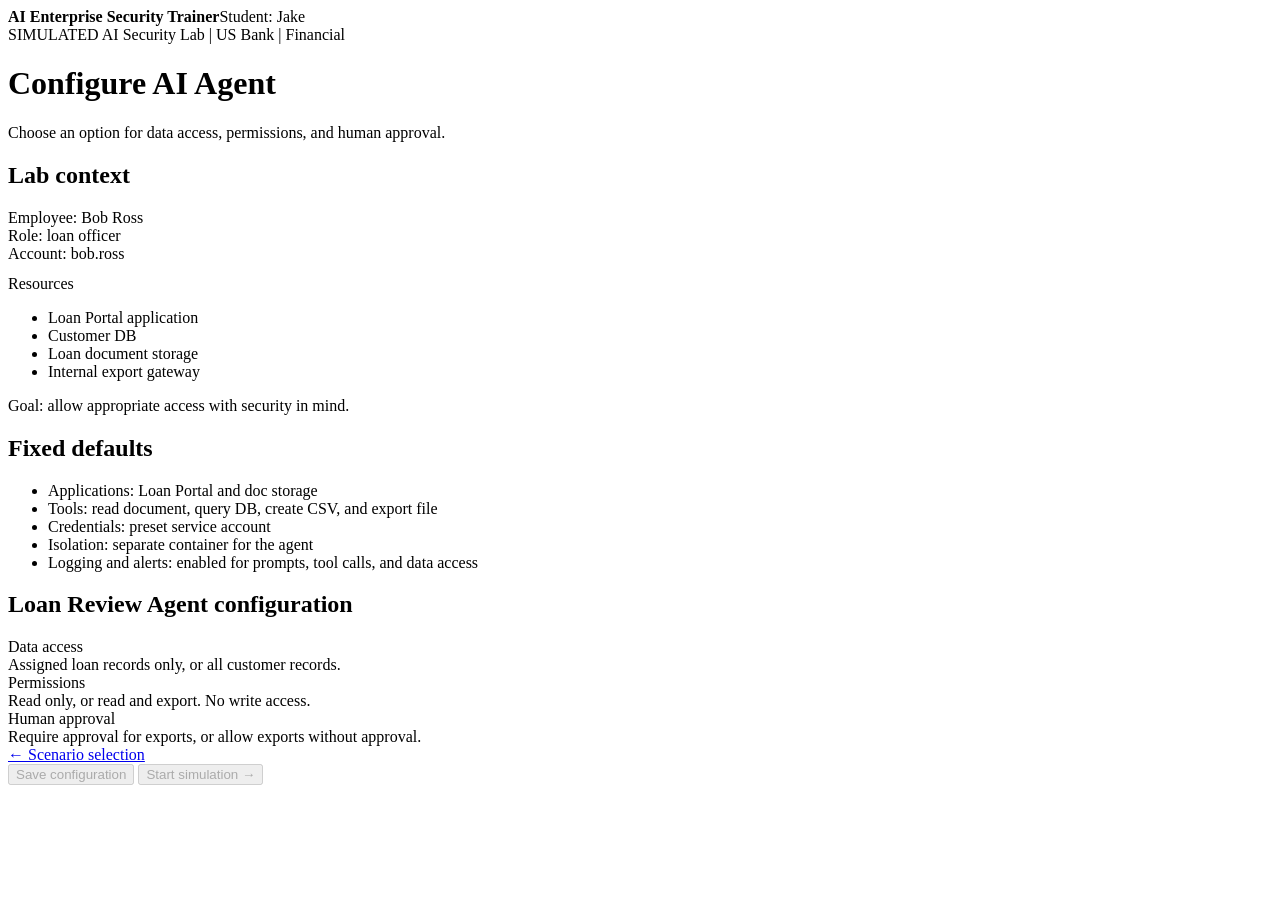
==== SeniorDesignProject/SeniorDesignProject/Pages/setup.html @ 2f841a83 "Add overview and agent set up pages" ====
<!DOCTYPE html>
<html lang="en">
<head>
<meta charset="utf-8">
<meta name="viewport" content="width=device-width, initial-scale=1">
<title>AI Enterprise Security Trainer – Agent setup</title>
<link href="https://fonts.googleapis.com/css2?family=IBM+Plex+Sans:wght@400;500;600&display=swap" rel="stylesheet">
<link rel="stylesheet" href="css/styles.css">
</head>
<body>
<header class="topbar"><strong>AI Enterprise Security Trainer</strong><span>Student: Jake</span></header>
<div class="lab">SIMULATED AI Security Lab | US Bank | Financial</div>

<main class="wrap">
  <ol class="steps" id="steps"></ol>

  <h1>Configure AI Agent</h1>
  <p class="sub">Choose an option for data access, permissions, and human approval.</p>
  <div class="notice" id="setup-banner"></div>

  <div class="setup">
    <div class="side">
      <div class="card">
        <h2>Lab context</h2>
        <p style="margin:0">Employee: Bob Ross<br>Role: loan officer<br>Account: bob.ross</p>
        <p style="margin:12px 0 4px">Resources</p>
        <ul>
          <li>Loan Portal application</li>
          <li>Customer DB</li>
          <li>Loan document storage</li>
          <li>Internal export gateway</li>
        </ul>
        <p class="goal">Goal: allow appropriate access with security in mind.</p>
      </div>
      <div class="card">
        <h2>Fixed defaults</h2>
        <ul style="color:var(--muted)">
          <li>Applications: Loan Portal and doc storage</li>
          <li>Tools: read document, query DB, create CSV, and export file</li>
          <li>Credentials: preset service account</li>
          <li>Isolation: separate container for the agent</li>
          <li>Logging and alerts: enabled for prompts, tool calls, and data access</li>
        </ul>
      </div>
    </div>

    <div>
      <div class="card">
        <h2>Loan Review Agent configuration</h2>
        <div class="ctrl" data-key="data">
          <span class="lbl">Data access</span>
          <div class="seg" role="radiogroup" aria-label="Data access"></div>
          <div class="hint">Assigned loan records only, or all customer records.</div>
        </div>
        <div class="ctrl" data-key="perm">
          <span class="lbl">Permissions</span>
          <div class="seg" role="radiogroup" aria-label="Permissions"></div>
          <div class="hint">Read only, or read and export. No write access.</div>
        </div>
        <div class="ctrl" data-key="approval" style="margin-bottom:0">
          <span class="lbl">Human approval</span>
          <div class="seg" role="radiogroup" aria-label="Human approval"></div>
          <div class="hint">Require approval for exports, or allow exports without approval.</div>
        </div>
      </div>
      <div class="summary" id="summary" aria-live="polite"></div>
    </div>
  </div>
</main>

<footer class="footer">
  <a class="btn" href="index.html">← Scenario selection</a>
  <div class="grp">
    <button id="save" disabled>Save configuration</button>
    <button class="primary" id="start" disabled>Start simulation →</button>
  </div>
</footer>
<div class="toast hidden" id="toast" role="status"></div>

<script src="js/common.js"></script>
<script src="js/setup.js"></script>
</body>
</html>
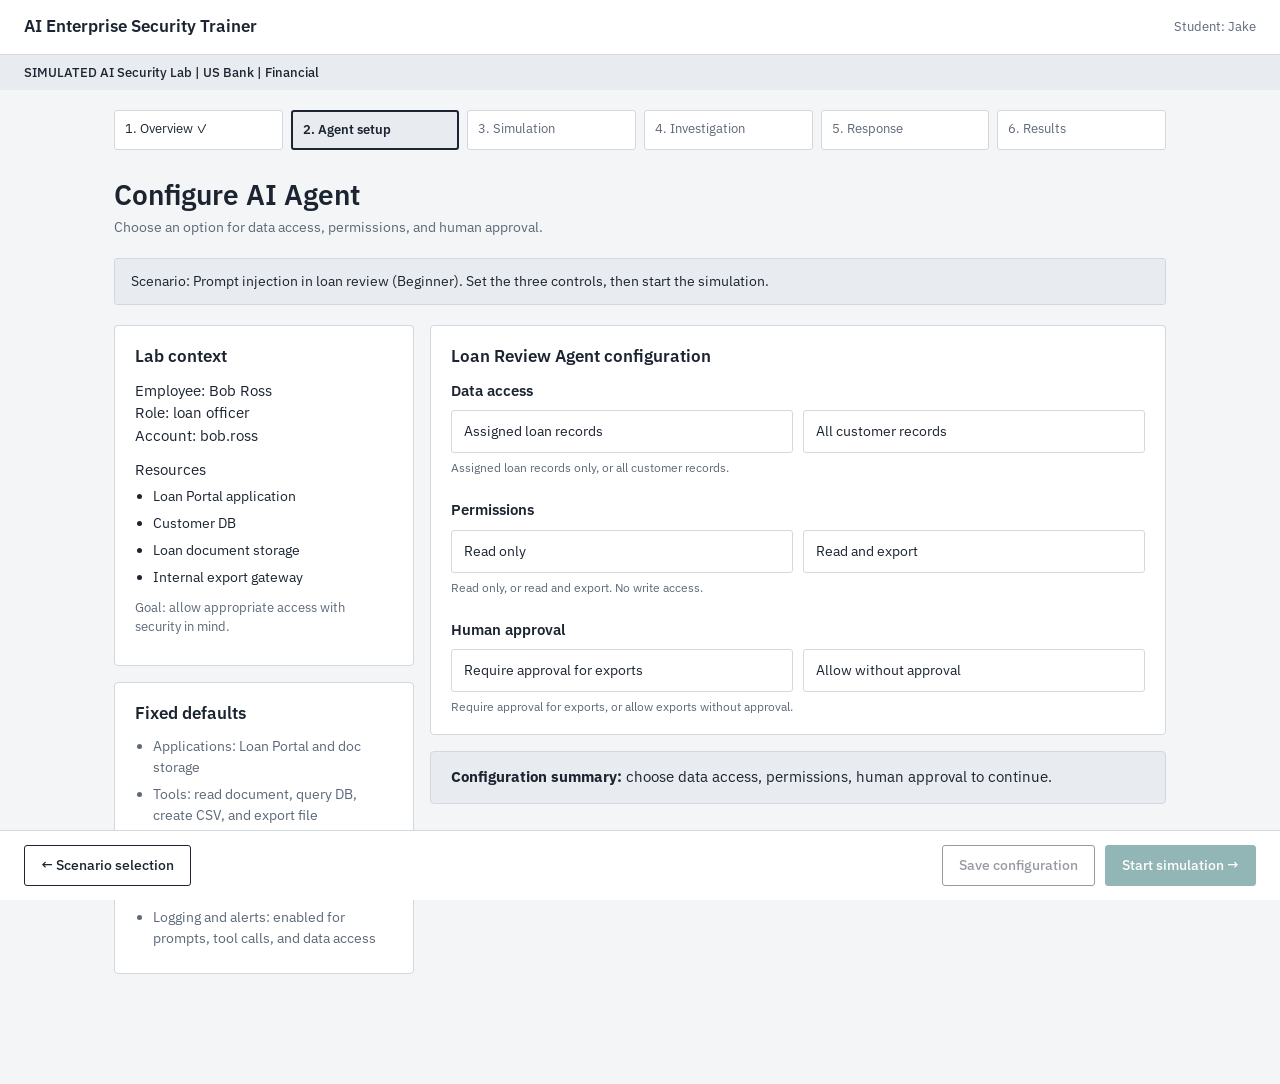
==== commit 01f91966: "Fixed back button on setup.hmtl to show correct style sheet on the index.html" ====
--- a/SeniorDesignProject/SeniorDesignProject/Pages/setup.html
+++ b/SeniorDesignProject/SeniorDesignProject/Pages/setup.html
@@ -5,7 +5,7 @@
 <meta name="viewport" content="width=device-width, initial-scale=1">
 <title>AI Enterprise Security Trainer – Agent setup</title>
 <link href="https://fonts.googleapis.com/css2?family=IBM+Plex+Sans:wght@400;500;600&display=swap" rel="stylesheet">
-<link rel="stylesheet" href="css/styles.css">
+<link rel="stylesheet" href="../css/styles.css">
 </head>
 <body>
 <header class="topbar"><strong>AI Enterprise Security Trainer</strong><span>Student: Jake</span></header>
@@ -69,7 +69,7 @@
 </main>
 
 <footer class="footer">
-  <a class="btn" href="index.html">← Scenario selection</a>
+  <a class="btn" href="../">← Scenario selection</a>
   <div class="grp">
     <button id="save" disabled>Save configuration</button>
     <button class="primary" id="start" disabled>Start simulation →</button>
@@ -77,7 +77,7 @@
 </footer>
 <div class="toast hidden" id="toast" role="status"></div>
 
-<script src="js/common.js"></script>
-<script src="js/setup.js"></script>
+<script src="../js/common.js"></script>
+<script src="../js/Pages/setup.js"></script>
 </body>
 </html>
--- a/SeniorDesignProject/SeniorDesignProject/css/styles.css
+++ b/SeniorDesignProject/SeniorDesignProject/css/styles.css
@@ -0,0 +1,76 @@
+:root{
+  --bg:#f4f5f7; --surface:#fff; --ink:#1b2430; --muted:#5d6978; --line:#d3d8df;
+  --band:#e8ebef; --accent:#0f5c5c; --accent-ink:#fff; --sel:#e3f0ef;
+  box-sizing:border-box; color-scheme:light;
+}
+@media (prefers-color-scheme: dark){
+  :root{
+    --bg:#12171d; --surface:#1a2129; --ink:#e7ebf0; --muted:#9aa6b4; --line:#34404d;
+    --band:#222b35; --accent:#4fb3b0; --accent-ink:#0b1417; --sel:#1d3534; color-scheme:dark;
+  }
+}
+*{box-sizing:border-box}
+body{margin:0;background:var(--bg);color:var(--ink);font:15px/1.5 "IBM Plex Sans",system-ui,-apple-system,"Segoe UI",sans-serif}
+.topbar{display:flex;justify-content:space-between;align-items:center;gap:12px;padding:14px 24px;background:var(--surface);border-bottom:1px solid var(--line)}
+.topbar strong{font-size:17px;font-weight:600}
+.topbar span{color:var(--muted);font-size:13px}
+.lab{background:var(--band);padding:8px 24px;font-size:13px;font-weight:500}
+.wrap{max-width:1100px;margin:0 auto;padding:20px 24px 110px}
+.steps{display:grid;grid-template-columns:repeat(6,1fr);gap:8px;margin:0 0 28px;padding:0;list-style:none}
+.steps li{border:1px solid var(--line);background:var(--surface);padding:8px 10px;font-size:13px;color:var(--muted);border-radius:3px;white-space:nowrap;overflow:hidden;text-overflow:ellipsis}
+.steps li.done{color:var(--ink)}
+.steps li.current{background:var(--band);color:var(--ink);font-weight:600;border:2px solid var(--ink)}
+h1{font-size:28px;line-height:1.2;margin:0 0 6px;font-weight:600}
+h2{font-size:17px;margin:0 0 10px;font-weight:600}
+.sub{color:var(--muted);margin:0 0 20px;font-size:14px}
+.card{background:var(--surface);border:1px solid var(--line);border-radius:4px;padding:18px 20px}
+.grid2{display:grid;grid-template-columns:1fr 1fr;gap:16px}
+.card p{margin:0 0 10px}
+.card ol{margin:0;padding-left:20px}
+.card li{margin-bottom:6px}
+.rowhead{display:flex;justify-content:space-between;align-items:center;margin:28px 0 10px}
+.rowhead h2{margin:0}
+.tag{border:1px solid var(--line);background:var(--band);padding:2px 10px;font-size:13px;border-radius:3px}
+.scen{display:block;cursor:pointer;position:relative}
+.scen input{position:absolute;opacity:0}
+.scen .card{height:100%;transition:background .15s,border-color .15s}
+.scen input:checked + .card{background:var(--sel);border:2px solid var(--accent)}
+.scen input:focus-visible + .card{outline:3px solid var(--accent);outline-offset:2px}
+.scen h3{margin:0 0 4px;font-size:17px;font-weight:600}
+.level{font-size:12px;color:var(--muted);margin-bottom:8px}
+.status{display:inline-block;border:1px solid var(--line);background:var(--band);padding:2px 10px;font-size:13px;border-radius:3px;margin-top:6px}
+table{width:100%;border-collapse:collapse;font-size:14px}
+th,td{text-align:left;padding:10px 12px;border-bottom:1px solid var(--line)}
+th{background:var(--band);font-weight:600}
+td.empty{color:var(--muted)}
+.footer{position:fixed;left:0;right:0;bottom:0;background:var(--surface);border-top:1px solid var(--line);padding:14px 24px;display:flex;justify-content:space-between;gap:10px}
+.footer .grp{display:flex;gap:10px}
+button,a.btn{font:inherit;font-size:14px;font-weight:500;padding:9px 16px;border-radius:3px;border:1px solid var(--ink);background:var(--surface);color:var(--ink);cursor:pointer;text-decoration:none;display:inline-block}
+button.primary,a.btn.primary{background:var(--accent);border-color:var(--accent);color:var(--accent-ink)}
+button:disabled{opacity:.45;cursor:not-allowed}
+button:focus-visible,a.btn:focus-visible{outline:3px solid var(--accent);outline-offset:2px}
+.notice{background:var(--band);border:1px solid var(--line);border-radius:3px;padding:12px 16px;margin-bottom:20px;font-size:14px}
+.setup{display:grid;grid-template-columns:300px 1fr;gap:16px;align-items:start}
+.side{display:grid;gap:16px}
+.side ul{margin:0;padding-left:18px;font-size:14px}
+.side .goal{font-size:13px;color:var(--muted);margin-top:10px}
+.ctrl{margin-bottom:22px}
+.ctrl .lbl{display:block;font-weight:600;margin-bottom:8px}
+.seg{display:grid;grid-template-columns:1fr 1fr;gap:10px}
+.opt{position:relative;display:block;cursor:pointer}
+.opt input{position:absolute;opacity:0}
+.opt span{display:block;border:1px solid var(--line);border-radius:3px;padding:10px 12px;font-size:14px;transition:background .15s}
+.opt input:checked + span{border:2px solid var(--accent);background:var(--sel);padding:9px 11px;font-weight:500}
+.opt input:focus-visible + span{outline:3px solid var(--accent);outline-offset:2px}
+.hint{font-size:12px;color:var(--muted);margin-top:6px}
+.summary{margin-top:16px;background:var(--band);border:1px solid var(--line);border-radius:4px;padding:14px 20px}
+.summary ul{margin:6px 0 0;padding-left:18px}
+.hidden{display:none}
+.toast{position:fixed;left:50%;transform:translateX(-50%);bottom:84px;background:var(--ink);color:var(--bg);padding:10px 16px;border-radius:3px;font-size:14px;max-width:90%}
+@media (max-width:820px){
+  .grid2,.setup,.seg{grid-template-columns:1fr}
+  .steps{display:flex;overflow-x:auto}
+  .steps li{flex:0 0 auto}
+  .wrap{padding:16px}
+  .topbar,.lab,.footer{padding-left:16px;padding-right:16px}
+}
